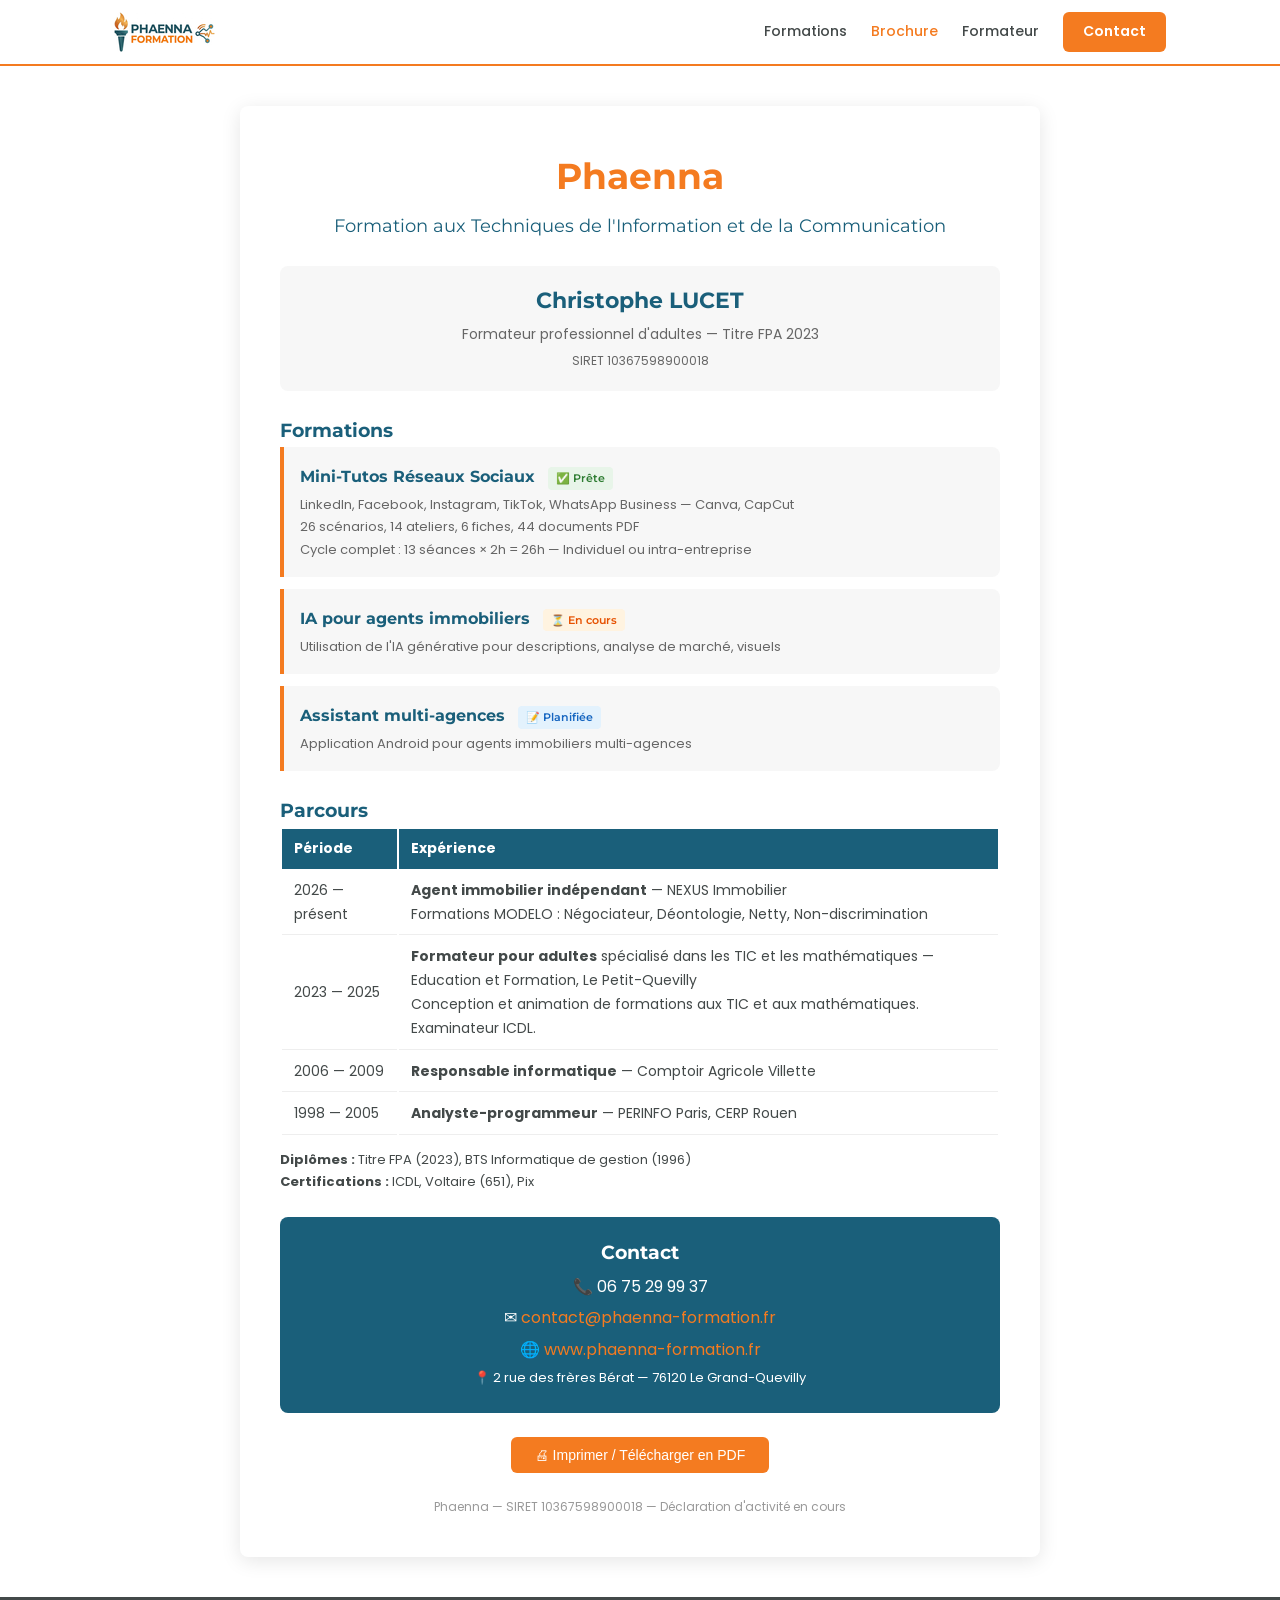
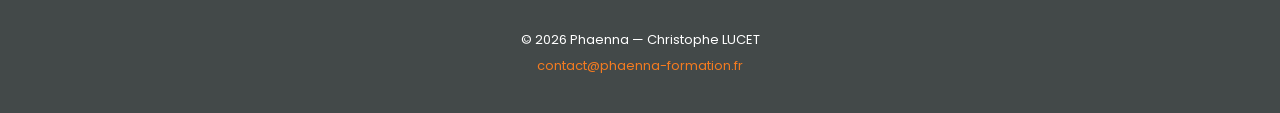
==== brochure.html @ 18bfa4ad "formations MODELO 2026 + agent NEXUS" ====
<!DOCTYPE html>
<html lang="fr">
<head>
  <meta charset="UTF-8">
  <meta name="viewport" content="width=device-width, initial-scale=1.0">
  <title>Brochure — Phaenna</title>
  <link rel="icon" href="assets/LOGO_PHAENNA_FAVICON.png">
  <link rel="stylesheet" href="css/style.css">
  <style>
    .brochure {
      max-width: 800px; margin: 40px auto; padding: 40px;
      background: #fff; box-shadow: 0 4px 20px rgba(0,0,0,0.1); border-radius: 8px;
    }
    .brochure h1 { font-size: 36px; color: #F47B20; text-align: center; margin-bottom: 0; }
    .brochure h2 { font-size: 18px; color: #1A5F7A; text-align: center; margin-top: 4px; font-weight: 400; }
    .brochure .formateur { text-align: center; margin: 24px 0; padding: 16px; background: #F7F7F7; border-radius: 8px; }
    .brochure .formateur h3 { margin: 0; font-size: 22px; color: #1A5F7A; }
    .brochure .formateur p { margin: 4px 0; font-size: 14px; color: #666; }
    .brochure .formations { margin: 24px 0; }
    .brochure .formation-card { padding: 16px; margin-bottom: 12px; border-left: 4px solid #F47B20; background: #F7F7F7; border-radius: 0 8px 8px 0; }
    .brochure .formation-card h4 { margin: 0 0 4px; font-size: 16px; }
    .brochure .formation-card .badge { display: inline-block; padding: 2px 8px; border-radius: 4px; font-size: 11px; font-weight: 600; margin-left: 8px; }
    .badge-ready { background: #E8F5E9; color: #2E7D32; }
    .badge-progress { background: #FFF3E0; color: #E65100; }
    .badge-planned { background: #E3F2FD; color: #1565C0; }
    .brochure .parcours { margin: 24px 0; }
    .brochure .parcours table { width: 100%; font-size: 14px; }
    .brochure .parcours th { text-align: left; background: #1A5F7A; color: #fff; padding: 8px 12px; }
    .brochure .parcours td { padding: 8px 12px; border-bottom: 1px solid #eee; }
    .brochure .contact { margin: 24px 0; padding: 20px; background: #1A5F7A; color: #fff; border-radius: 8px; text-align: center; }
    .brochure .contact a { color: #F47B20; }
    .brochure .footer { text-align: center; font-size: 12px; color: #999; margin-top: 24px; }
    .print-btn { text-align: center; margin: 20px 0; }
    .print-btn button { background: #F47B20; color: #fff; border: none; padding: 10px 24px; border-radius: 6px; font-size: 14px; cursor: pointer; }
    .print-btn button:hover { background: #FF9F1C; }
    @media print { .print-btn { display: none; } .brochure { box-shadow: none; padding: 20px; } }
  </style>
</head>
<body>
  <nav>
    <div class="nav-inner">
      <a href="index.html" class="logo"><img src="assets/LOGO_PHAENNA_NAV.png" alt="Phaenna" class="nav-logo-full"></a>
      <div class="nav-links">
        <a href="formations.html">Formations</a>
        <a href="brochure.html" class="active">Brochure</a>
        <a href="formateur.html">Formateur</a>
        <a href="contact.html" class="btn-nav">Contact</a>
      </div>
    </div>
  </nav>

  <div class="brochure">
    <h1>Phaenna</h1>
    <h2>Formation aux Techniques de l'Information et de la Communication</h2>

    <div class="formateur">
      <h3>Christophe LUCET</h3>
      <p>Formateur professionnel d'adultes — Titre FPA 2023</p>
      <p style="font-size:12px;">SIRET 10367598900018</p>
    </div>

    <div class="formations">
      <h3>Formations</h3>

      <div class="formation-card">
        <h4>Mini-Tutos Réseaux Sociaux <span class="badge badge-ready">✅ Prête</span></h4>
        <p style="font-size:13px;color:#666;">LinkedIn, Facebook, Instagram, TikTok, WhatsApp Business — Canva, CapCut<br>
        26 scénarios, 14 ateliers, 6 fiches, 44 documents PDF<br>
        Cycle complet : 13 séances × 2h = 26h — Individuel ou intra-entreprise</p>
      </div>

      <div class="formation-card">
        <h4>IA pour agents immobiliers <span class="badge badge-progress">⏳ En cours</span></h4>
        <p style="font-size:13px;color:#666;">Utilisation de l'IA générative pour descriptions, analyse de marché, visuels</p>
      </div>

      <div class="formation-card">
        <h4>Assistant multi-agences <span class="badge badge-planned">📝 Planifiée</span></h4>
        <p style="font-size:13px;color:#666;">Application Android pour agents immobiliers multi-agences</p>
      </div>
    </div>

    <div class="parcours">
      <h3>Parcours</h3>
      <table>
        <tr><th>Période</th><th>Expérience</th></tr>
        <tr><td>2026 — présent</td><td><strong>Agent immobilier indépendant</strong> — NEXUS Immobilier<br>
        Formations MODELO : Négociateur, Déontologie, Netty, Non-discrimination</td></tr>
        <tr><td>2023 — 2025</td><td><strong>Formateur pour adultes</strong> spécialisé dans les TIC et les mathématiques — Education et Formation, Le Petit-Quevilly<br>
        Conception et animation de formations aux TIC et aux mathématiques. Examinateur ICDL.</td></tr>
        <tr><td>2006 — 2009</td><td><strong>Responsable informatique</strong> — Comptoir Agricole Villette</td></tr>
        <tr><td>1998 — 2005</td><td><strong>Analyste-programmeur</strong> — PERINFO Paris, CERP Rouen</td></tr>
      </table>
      <p style="margin-top:12px;font-size:13px;"><strong>Diplômes :</strong> Titre FPA (2023), BTS Informatique de gestion (1996)<br>
      <strong>Certifications :</strong> ICDL, Voltaire (651), Pix</p>
    </div>

    <div class="contact">
      <h3 style="color:#fff;margin-top:0;">Contact</h3>
      <p style="margin:4px 0;">📞 06 75 29 99 37</p>
      <p style="margin:4px 0;">✉ <a href="mailto:contact@phaenna-formation.fr">contact@phaenna-formation.fr</a></p>
      <p style="margin:4px 0;">🌐 <a href="https://www.phaenna-formation.fr">www.phaenna-formation.fr</a></p>
      <p style="margin:4px 0;font-size:13px;">📍 2 rue des frères Bérat — 76120 Le Grand-Quevilly</p>
    </div>

    <div class="print-btn">
      <button onclick="window.print()">🖨 Imprimer / Télécharger en PDF</button>
    </div>

    <div class="footer">
      Phaenna — SIRET 10367598900018 — Déclaration d'activité en cours
    </div>
  </div>

  <footer>
    <div class="inner">
      <p>&copy; 2026 Phaenna — Christophe LUCET</p>
      <p><a href="mailto:contact@phaenna-formation.fr">contact@phaenna-formation.fr</a></p>
    </div>
  </footer>
</body>
</html>
---- css/style.css ----
/* ===== Phaenna — Site vitrine ===== */
@import url('https://fonts.googleapis.com/css2?family=Montserrat:wght@400;600;700;800&family=Poppins:wght@300;400;600&display=swap');

* { margin: 0; padding: 0; box-sizing: border-box; }

body {
  font-family: 'Poppins', 'Helvetica Neue', Arial, sans-serif;
  color: #434949;
  line-height: 1.7;
}

h1, h2, h3, h4 { font-family: 'Montserrat', 'Helvetica Neue', Arial, sans-serif; color: #1A5F7A; }

a { color: #F47B20; text-decoration: none; }
a:hover { color: #FF9F1C; }

.inner { max-width: 1100px; margin: 0 auto; padding: 0 24px; }

/* Navigation */
nav {
  background: #fff;
  border-bottom: 2px solid #F47B20;
  padding: 12px 0;
  position: sticky; top: 0; z-index: 100;
}
.nav-inner {
  max-width: 1100px; margin: 0 auto; padding: 0 24px;
  display: flex; align-items: center; justify-content: space-between;
}
.logo { display: flex; align-items: center; text-decoration: none; }
.nav-logo-full { height: 40px; width: auto; transition: transform 0.2s ease, opacity 0.2s ease; }
.logo:hover .nav-logo-full { transform: scale(1.05); opacity: 0.85; }
.nav-links { display: flex; align-items: center; gap: 24px; }
.nav-links a { font-size: 14px; color: #434949; font-weight: 500; }
.nav-links a:hover, .nav-links a.active { color: #F47B20; }
.btn-nav {
  background: #F47B20; color: #fff !important; padding: 8px 20px;
  border-radius: 6px; font-weight: 600 !important;
}
.btn-nav:hover { background: #FF9F1C; }

/* Hero */
.hero {
  background: linear-gradient(135deg, #1A5F7A 0%, #434949 100%);
  color: #fff; text-align: center; padding: 80px 24px;
}
.hero-logo { max-width: 320px; margin-bottom: 24px; }
.hero h1 { font-size: 36px; color: #fff; margin-bottom: 16px; }
.hero-sub { font-size: 18px; opacity: 0.9; margin-bottom: 32px; }

.btn {
  display: inline-block; background: #F47B20; color: #fff; padding: 14px 36px;
  border-radius: 8px; font-family: 'Montserrat', sans-serif;
  font-weight: 700; font-size: 16px; border: none; cursor: pointer;
}
.btn:hover { background: #FF9F1C; color: #fff; }
.btn-small {
  display: inline-block; background: #F47B20; color: #fff; padding: 8px 20px;
  border-radius: 6px; font-size: 13px; font-weight: 600; border: none; cursor: pointer;
}

/* Sections */
.section { padding: 64px 24px; }
.section h2 { font-size: 28px; margin-bottom: 32px; text-align: center; }
.section.alt { background: #F7F7F7; }

.page-header {
  background: #1A5F7A; color: #fff; padding: 48px 24px; text-align: center;
}
.page-header h1 { color: #fff; font-size: 32px; margin-bottom: 8px; }
.page-header p { opacity: 0.9; font-size: 16px; }

/* Cards */
.cards { display: grid; grid-template-columns: repeat(3, 1fr); gap: 24px; }
.card {
  background: #fff; padding: 32px; border-radius: 8px;
  box-shadow: 0 4px 12px rgba(0,0,0,0.08); border-top: 4px solid #F47B20;
}
.card h3 { margin-bottom: 12px; font-size: 18px; }
.card p { font-size: 14px; margin-bottom: 16px; color: #666; }

.card-badge {
  display: inline-block; padding: 3px 10px; border-radius: 4px;
  font-size: 11px; font-weight: 600; margin-bottom: 12px;
}
.card-badge.ready { background: #E8F5E9; color: #2E7D32; }
.card-badge.progress { background: #FFF3E0; color: #E65100; }
.card-badge.planned { background: #E3F2FD; color: #1565C0; }

/* Why */
.why-grid { display: grid; grid-template-columns: repeat(3, 1fr); gap: 24px; }
.why-item { text-align: center; }
.why-icon {
  width: 60px; height: 60px; border-radius: 50%; color: #fff;
  font-family: 'Montserrat', sans-serif; font-weight: 800; font-size: 20px;
  display: flex; align-items: center; justify-content: center; margin: 0 auto 16px;
}
.why-item h3 { margin-bottom: 8px; font-size: 16px; }
.why-item p { font-size: 14px; color: #666; }

/* Formations detail */
.formation-detail {
  background: #fff; padding: 32px; border-radius: 8px;
  box-shadow: 0 4px 12px rgba(0,0,0,0.08); margin-bottom: 24px;
  border-left: 4px solid #F47B20;
}
.fd-badge { font-size: 14px; font-weight: 600; margin-bottom: 8px; }
.fd-meta { font-size: 14px; color: #999; margin-bottom: 12px; }

/* Bio */
.bio { max-width: 800px; margin: 0 auto; }
.bio h2 { margin-top: 32px; margin-bottom: 12px; text-align: left; font-size: 22px; }
.bio ul { margin-left: 20px; margin-bottom: 16px; }
.bio li { margin-bottom: 6px; font-size: 15px; }

/* Contact */
.contact-grid { display: grid; grid-template-columns: 1fr 1fr; gap: 48px; }
.contact-info h2 { text-align: left; margin-bottom: 16px; }
.contact-info h3 { margin-top: 24px; margin-bottom: 8px; font-size: 16px; }
.contact-info p { margin-bottom: 6px; font-size: 14px; }

.contact-form h2 { text-align: left; margin-bottom: 16px; }
.contact-form label { display: block; font-size: 13px; font-weight: 600; margin-bottom: 4px; }
.contact-form select,
.contact-form textarea {
  width: 100%; padding: 10px; border: 2px solid #E0E0E0; border-radius: 6px;
  font-family: 'Poppins', sans-serif; font-size: 14px; margin-bottom: 16px;
}
.contact-form textarea:focus { outline: none; border-color: #F47B20; }

/* Footer */
footer {
  background: #434949; color: #fff; text-align: center; padding: 32px 24px;
  font-size: 13px;
}
footer a { color: #F47B20; }
footer p { margin-bottom: 4px; }

/* Responsive */
@media (max-width: 768px) {
  .cards, .why-grid, .contact-grid { grid-template-columns: 1fr; }
  .hero h1 { font-size: 24px; }
  .hero-logo { max-width: 240px; }
}
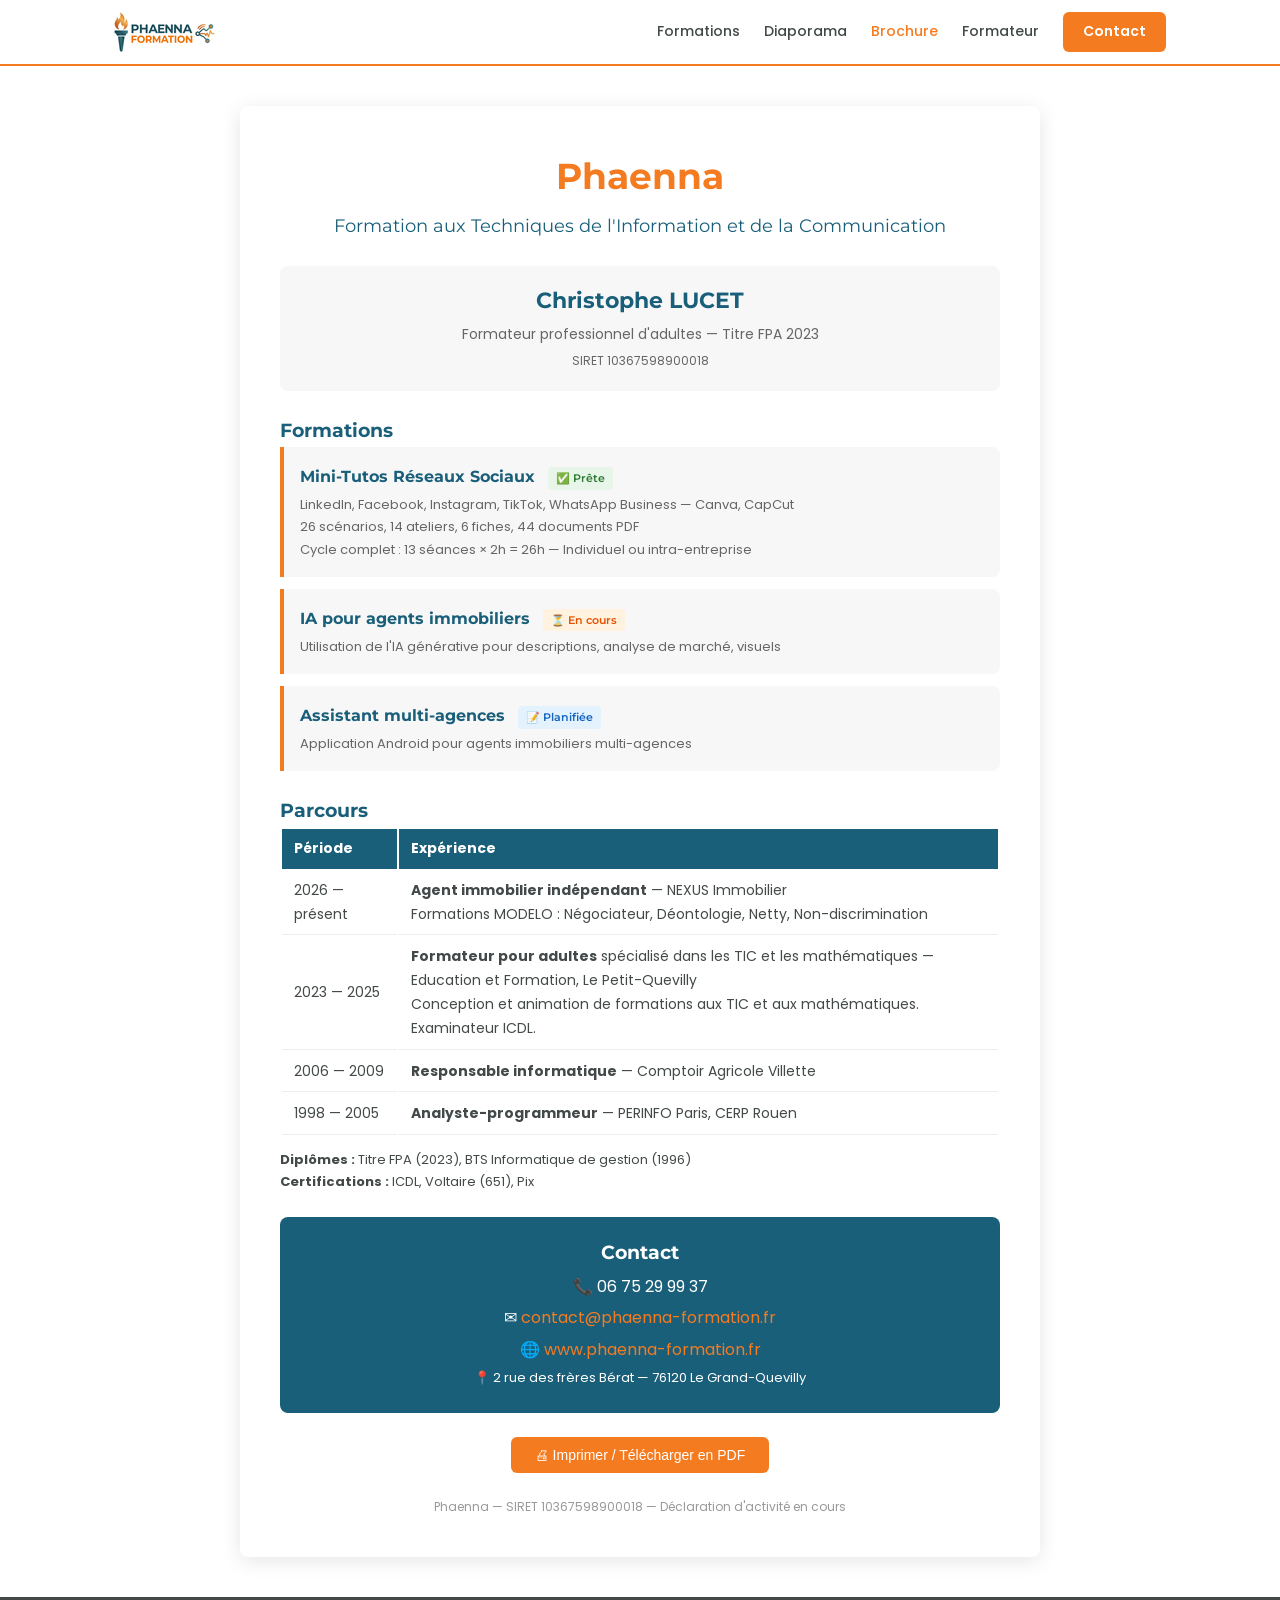
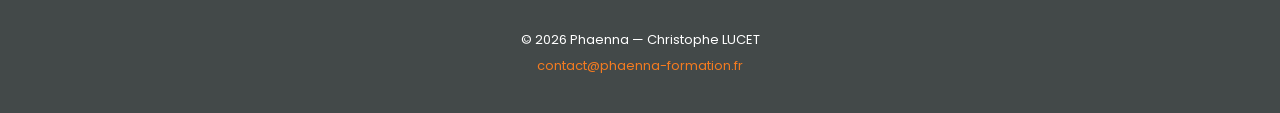
==== commit bc1c6375: "diaporama 8 slides + navigation" ====
--- a/brochure.html
+++ b/brochure.html
@@ -42,6 +42,7 @@
       <a href="index.html" class="logo"><img src="assets/LOGO_PHAENNA_NAV.png" alt="Phaenna" class="nav-logo-full"></a>
       <div class="nav-links">
         <a href="formations.html">Formations</a>
+        <a href="diaporama.html">Diaporama</a>
         <a href="brochure.html" class="active">Brochure</a>
         <a href="formateur.html">Formateur</a>
         <a href="contact.html" class="btn-nav">Contact</a>
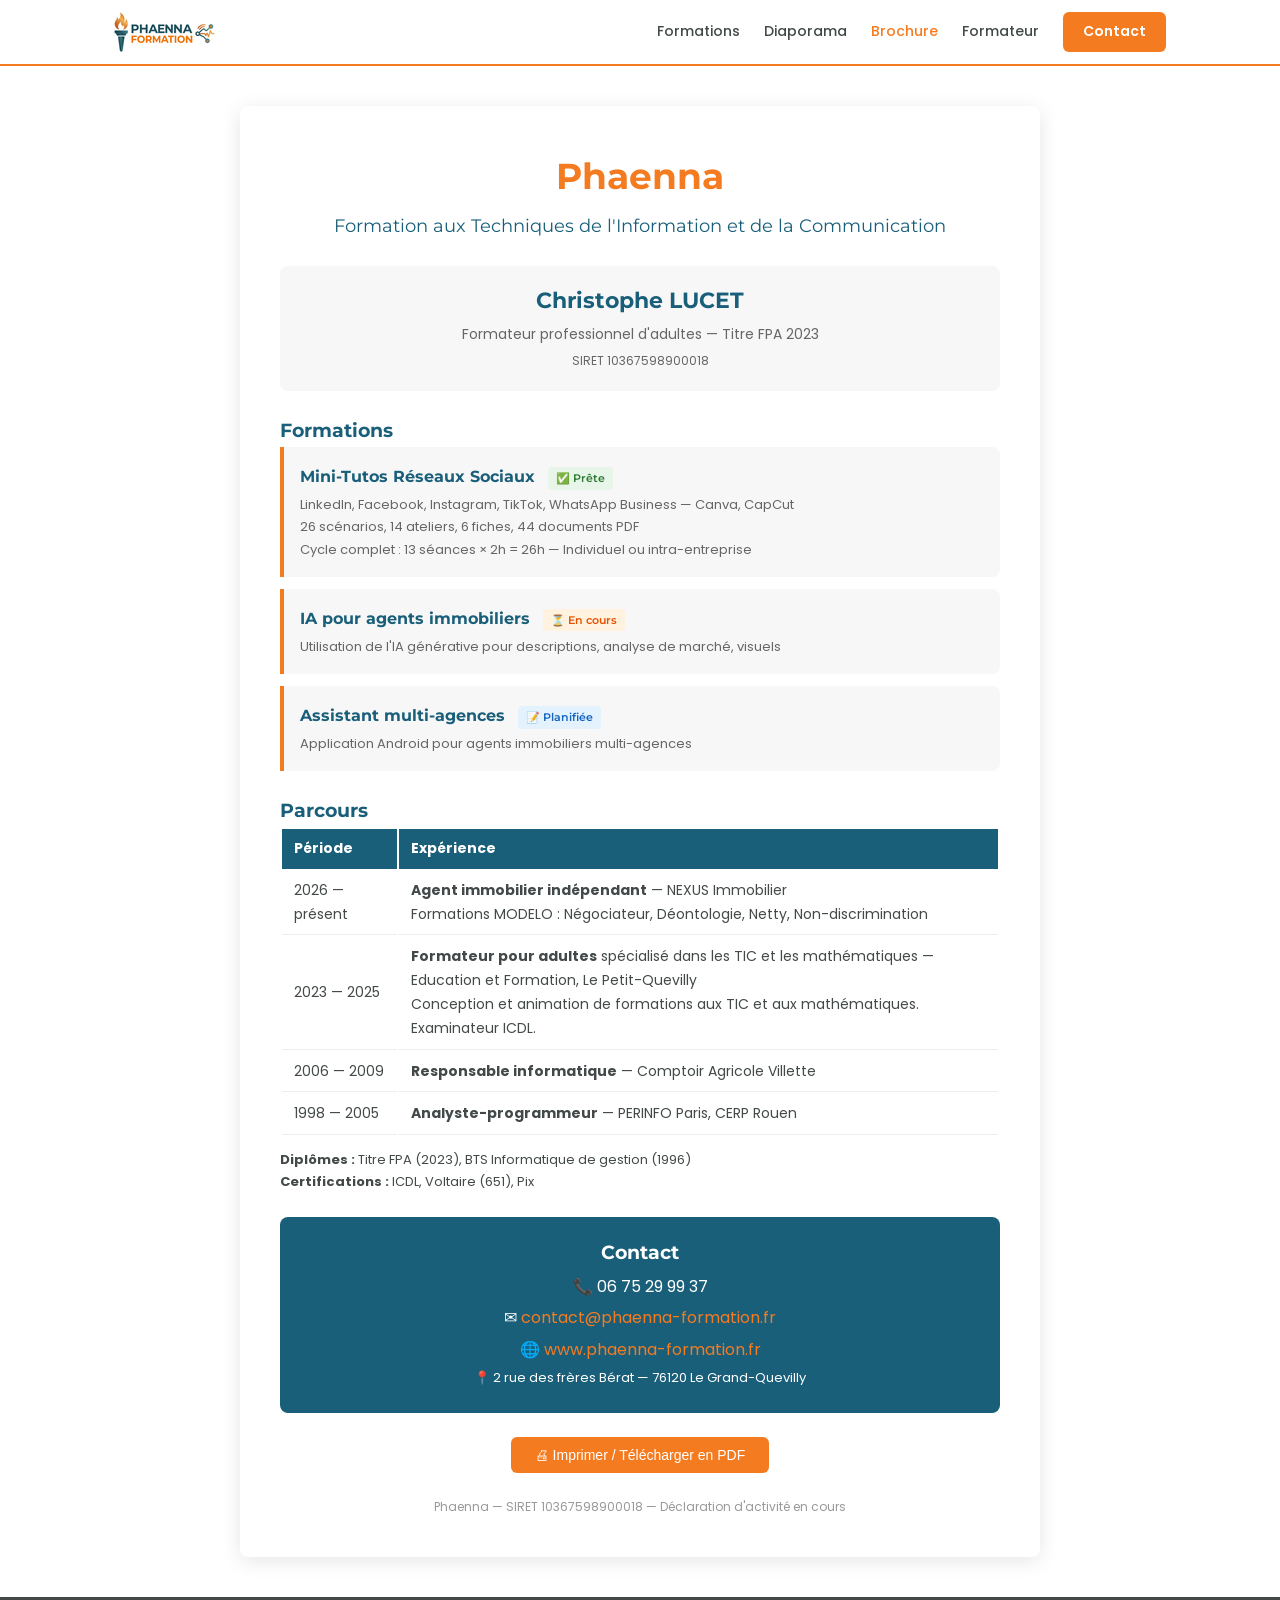
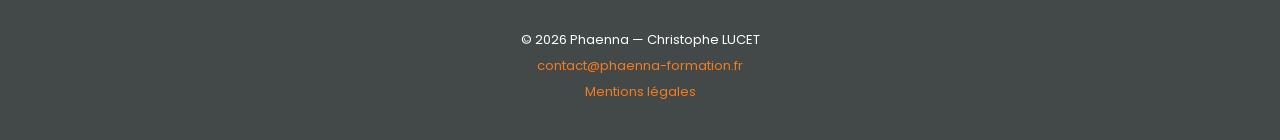
==== commit 881d64cb: "mentions legales + formulaire Web3Forms + Open Graph + footer" ====
--- a/brochure.html
+++ b/brochure.html
@@ -2,6 +2,12 @@
 <html lang="fr">
 <head>
   <meta charset="UTF-8">
+<meta name="robots" content="noindex, nofollow">
+<meta property="og:title" content="Phaenna — Formation aux TIC">
+<meta property="og:description" content="Formation aux Techniques de l'Information et de la Communication">
+<meta property="og:image" content="https://www.phaenna-formation.fr/assets/LOGO_PHAENNA.png">
+<meta property="og:url" content="https://www.phaenna-formation.fr">
+<meta property="og:type" content="website">
   <meta name="viewport" content="width=device-width, initial-scale=1.0">
   <title>Brochure — Phaenna</title>
   <link rel="icon" href="assets/LOGO_PHAENNA_FAVICON.png">
@@ -118,6 +124,7 @@
       <p>&copy; 2026 Phaenna — Christophe LUCET</p>
       <p><a href="mailto:contact@phaenna-formation.fr">contact@phaenna-formation.fr</a></p>
     </div>
-  </footer>
+  <p><a href="mentions-legales.html">Mentions légales</a></p>
+</footer>
 </body>
 </html>
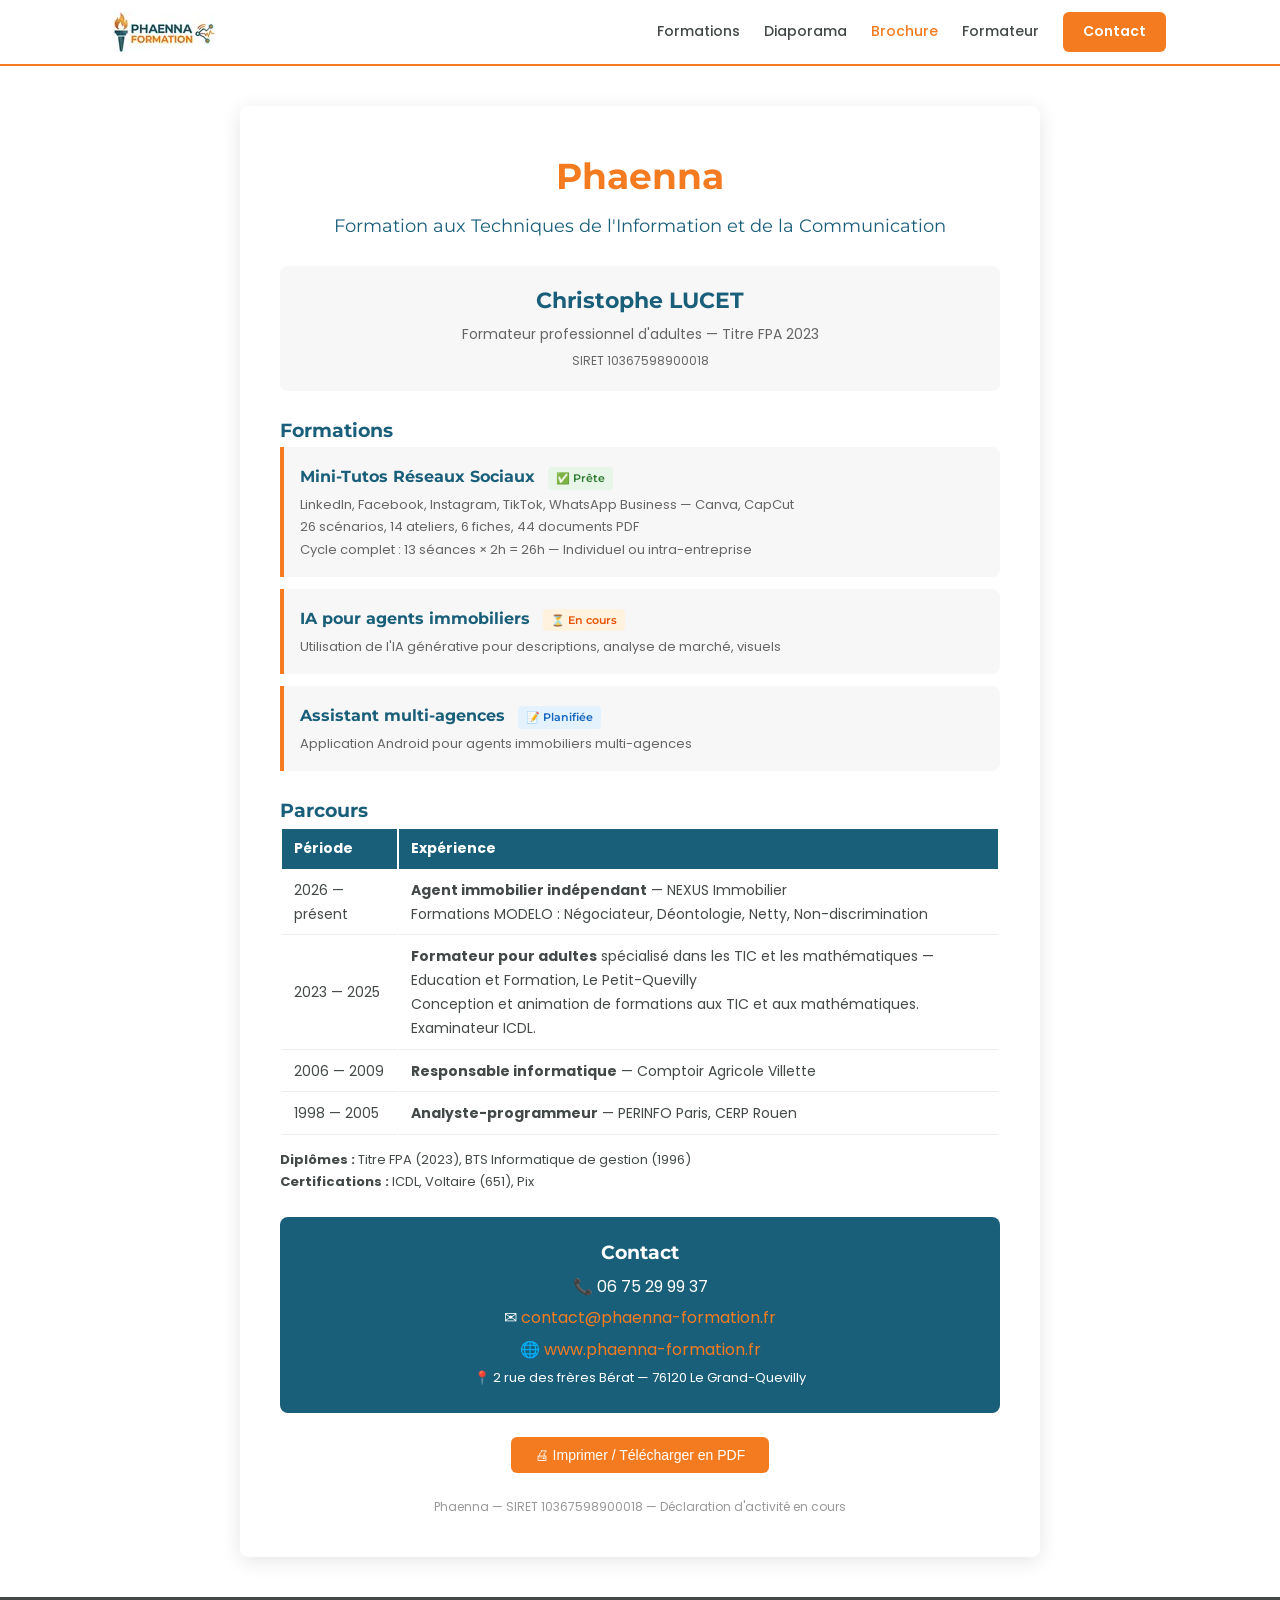
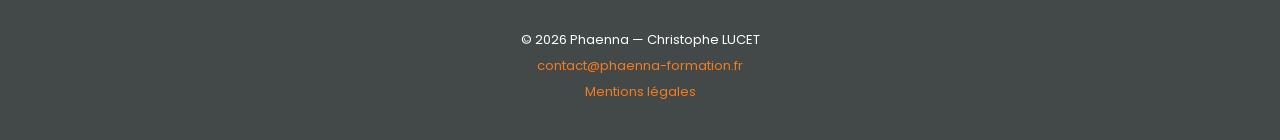
==== commit e8f3a492: "WebP, merci.html, carte OSM, dark mode, redirect merci" ====
--- a/brochure.html
+++ b/brochure.html
@@ -45,7 +45,7 @@
 <body>
   <nav>
     <div class="nav-inner">
-      <a href="index.html" class="logo"><img src="assets/LOGO_PHAENNA_NAV.png" alt="Phaenna" class="nav-logo-full"></a>
+      <a href="index.html" class="logo"><img src="assets/LOGO_PHAENNA_NAV.webp" alt="Phaenna" class="nav-logo-full"></a>
       <div class="nav-links">
         <a href="formations.html">Formations</a>
         <a href="diaporama.html">Diaporama</a>
--- a/css/style.css
+++ b/css/style.css
@@ -142,3 +142,32 @@
   .hero h1 { font-size: 24px; }
   .hero-logo { max-width: 240px; }
 }
+
+/* Dark mode */
+@media (prefers-color-scheme: dark) {
+  body { background: #1a1a2e; color: #ccc; }
+  nav { background: #16213e; border-bottom-color: #F47B20; }
+  .section.alt { background: #0f3460; }
+  .hero { background: linear-gradient(135deg, #0f3460, #1a1a2e); }
+  .page-header { background: #0f3460; }
+  .card { background: #16213e; border-top-color: #F47B20; }
+  .card p { color: #999; }
+  .nav-links a { color: #ccc; }
+  .nav-links a:hover, .nav-links a.active { color: #F47B20; }
+  .formation-detail { background: #16213e; }
+  footer { background: #0d1b2a; }
+  .brochure { background: #16213e; color: #ccc; }
+  .brochure .formateur { background: #0f3460; }
+  .brochure .formation-card { background: #0f3460; }
+  .why-item p, .formation-detail p { color: #999; }
+  .contact-info { background: #16213e; }
+  .contact-form select, .contact-form textarea { background: #0f3460; color: #ccc; border-color: #333; }
+  .bio li { color: #ccc; }
+  .slide-alt { background: #16213e; }
+  .slide-alt h2 { color: #F47B20; }
+  .slide-alt .roi-card { background: #0f3460; }
+  .slide-alt .contact-info { background: #0f3460; }
+  .slide-alt ul li { color: #ccc; }
+  .slide-alt td { border-color: #333; color: #ccc; }
+  .nav-arrows button { background: rgba(255,255,255,0.1); }
+}
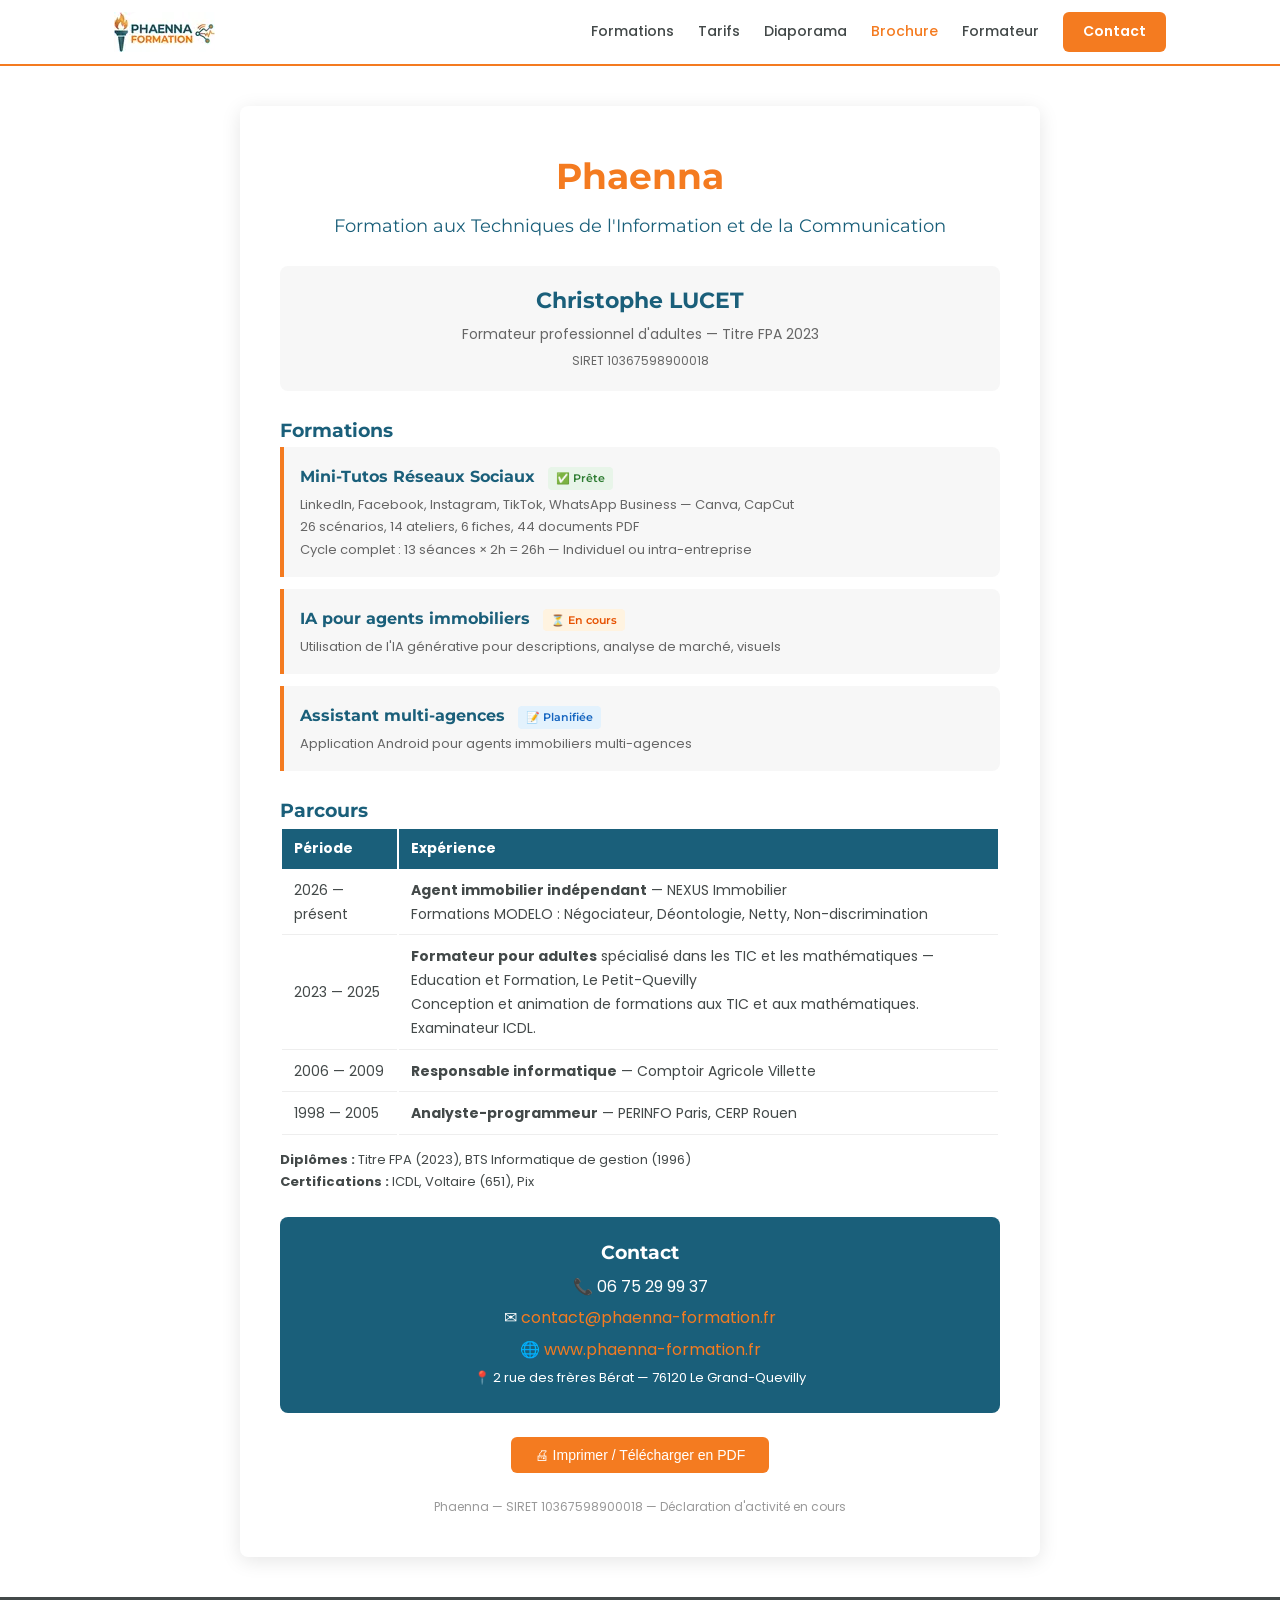
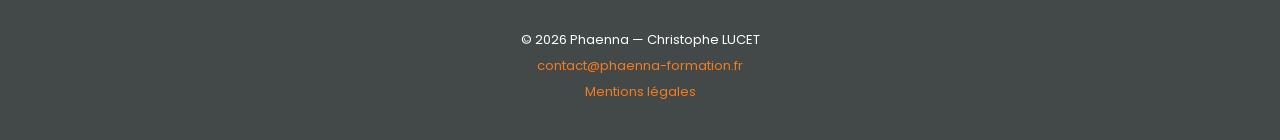
==== commit 34927dd2: "tarifs, temoignages, robots.txt, sitemap.xml" ====
--- a/brochure.html
+++ b/brochure.html
@@ -2,6 +2,7 @@
 <html lang="fr">
 <head>
   <meta charset="UTF-8">
+<script async src="http://192.168.1.16:3000/script.js" data-website-id="bd9414ff-f8d8-4241-8ed2-ef2ad8c1cb50"></script>
 <meta name="robots" content="noindex, nofollow">
 <meta property="og:title" content="Phaenna — Formation aux TIC">
 <meta property="og:description" content="Formation aux Techniques de l'Information et de la Communication">
@@ -48,6 +49,7 @@
       <a href="index.html" class="logo"><img src="assets/LOGO_PHAENNA_NAV.webp" alt="Phaenna" class="nav-logo-full"></a>
       <div class="nav-links">
         <a href="formations.html">Formations</a>
+        <a href="tarifs.html">Tarifs</a>
         <a href="diaporama.html">Diaporama</a>
         <a href="brochure.html" class="active">Brochure</a>
         <a href="formateur.html">Formateur</a>
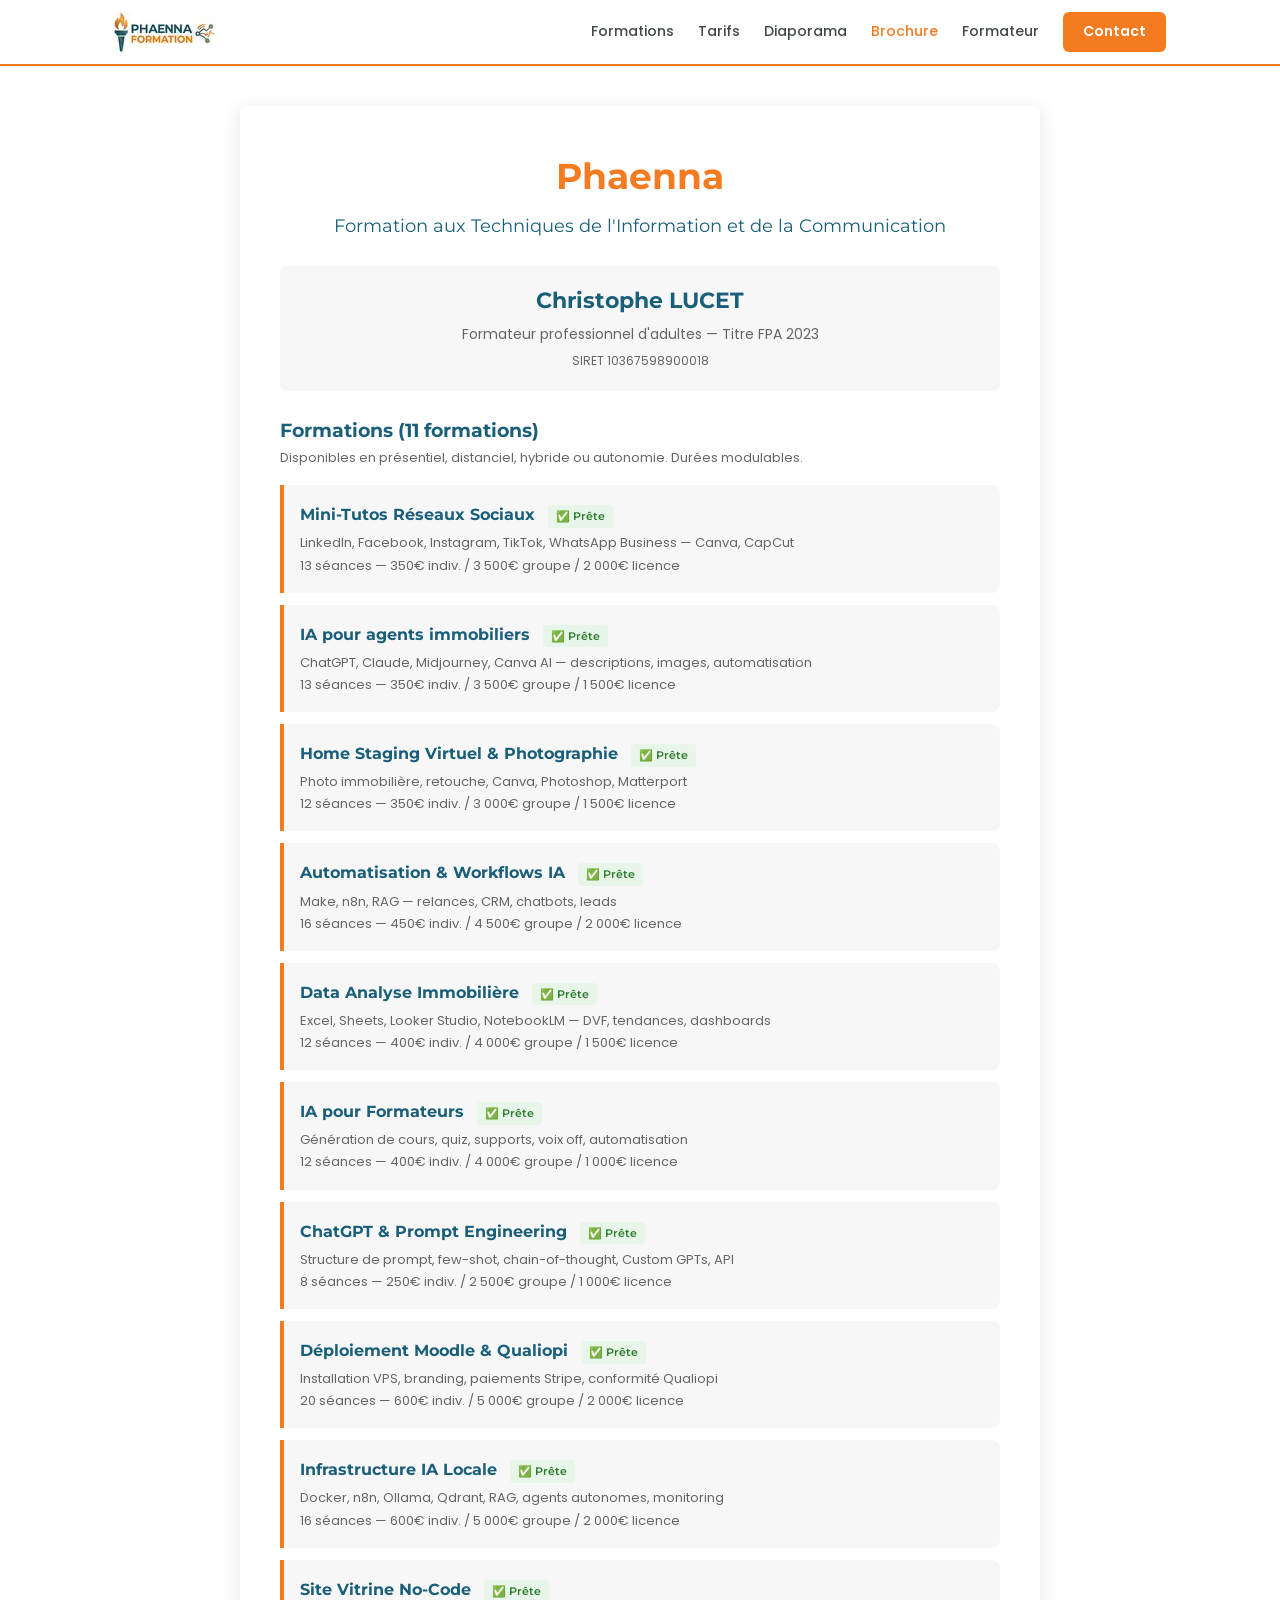
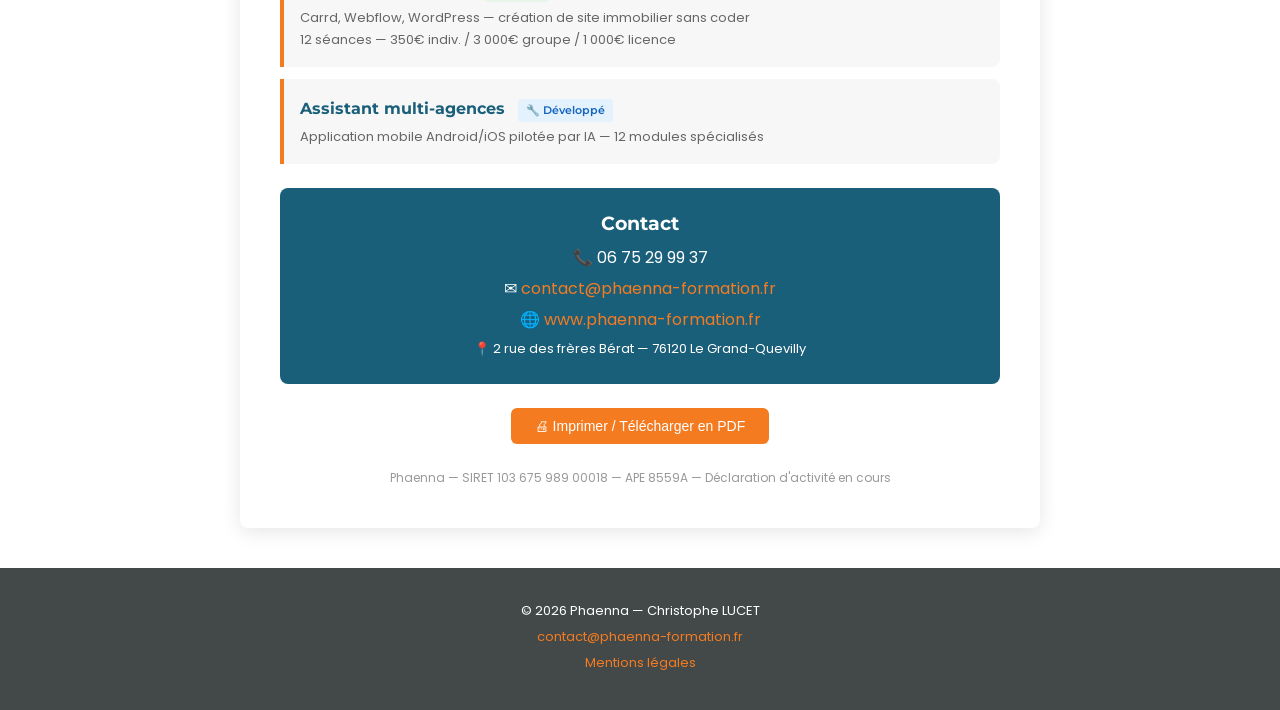
==== commit ebeab904: "Ajout 8 nouvelles formations - Mise à jour complète du site" ====
--- a/brochure.html
+++ b/brochure.html
@@ -69,39 +69,74 @@
     </div>
 
     <div class="formations">
-      <h3>Formations</h3>
+      <h3>Formations (11 formations)</h3>
+
+      <p style="font-size:13px;color:#666;margin-bottom:16px;">Disponibles en présentiel, distanciel, hybride ou autonomie. Durées modulables.</p>
 
       <div class="formation-card">
         <h4>Mini-Tutos Réseaux Sociaux <span class="badge badge-ready">✅ Prête</span></h4>
         <p style="font-size:13px;color:#666;">LinkedIn, Facebook, Instagram, TikTok, WhatsApp Business — Canva, CapCut<br>
-        26 scénarios, 14 ateliers, 6 fiches, 44 documents PDF<br>
-        Cycle complet : 13 séances × 2h = 26h — Individuel ou intra-entreprise</p>
+        13 séances — 350€ indiv. / 3 500€ groupe / 2 000€ licence</p>
       </div>
 
       <div class="formation-card">
-        <h4>IA pour agents immobiliers <span class="badge badge-progress">⏳ En cours</span></h4>
-        <p style="font-size:13px;color:#666;">Utilisation de l'IA générative pour descriptions, analyse de marché, visuels</p>
+        <h4>IA pour agents immobiliers <span class="badge badge-ready">✅ Prête</span></h4>
+        <p style="font-size:13px;color:#666;">ChatGPT, Claude, Midjourney, Canva AI — descriptions, images, automatisation<br>
+        13 séances — 350€ indiv. / 3 500€ groupe / 1 500€ licence</p>
       </div>
 
       <div class="formation-card">
-        <h4>Assistant multi-agences <span class="badge badge-planned">📝 Planifiée</span></h4>
-        <p style="font-size:13px;color:#666;">Application Android pour agents immobiliers multi-agences</p>
+        <h4>Home Staging Virtuel & Photographie <span class="badge badge-ready">✅ Prête</span></h4>
+        <p style="font-size:13px;color:#666;">Photo immobilière, retouche, Canva, Photoshop, Matterport<br>
+        12 séances — 350€ indiv. / 3 000€ groupe / 1 500€ licence</p>
       </div>
-    </div>
 
-    <div class="parcours">
-      <h3>Parcours</h3>
-      <table>
-        <tr><th>Période</th><th>Expérience</th></tr>
-        <tr><td>2026 — présent</td><td><strong>Agent immobilier indépendant</strong> — NEXUS Immobilier<br>
-        Formations MODELO : Négociateur, Déontologie, Netty, Non-discrimination</td></tr>
-        <tr><td>2023 — 2025</td><td><strong>Formateur pour adultes</strong> spécialisé dans les TIC et les mathématiques — Education et Formation, Le Petit-Quevilly<br>
-        Conception et animation de formations aux TIC et aux mathématiques. Examinateur ICDL.</td></tr>
-        <tr><td>2006 — 2009</td><td><strong>Responsable informatique</strong> — Comptoir Agricole Villette</td></tr>
-        <tr><td>1998 — 2005</td><td><strong>Analyste-programmeur</strong> — PERINFO Paris, CERP Rouen</td></tr>
-      </table>
-      <p style="margin-top:12px;font-size:13px;"><strong>Diplômes :</strong> Titre FPA (2023), BTS Informatique de gestion (1996)<br>
-      <strong>Certifications :</strong> ICDL, Voltaire (651), Pix</p>
+      <div class="formation-card">
+        <h4>Automatisation & Workflows IA <span class="badge badge-ready">✅ Prête</span></h4>
+        <p style="font-size:13px;color:#666;">Make, n8n, RAG — relances, CRM, chatbots, leads<br>
+        16 séances — 450€ indiv. / 4 500€ groupe / 2 000€ licence</p>
+      </div>
+
+      <div class="formation-card">
+        <h4>Data Analyse Immobilière <span class="badge badge-ready">✅ Prête</span></h4>
+        <p style="font-size:13px;color:#666;">Excel, Sheets, Looker Studio, NotebookLM — DVF, tendances, dashboards<br>
+        12 séances — 400€ indiv. / 4 000€ groupe / 1 500€ licence</p>
+      </div>
+
+      <div class="formation-card">
+        <h4>IA pour Formateurs <span class="badge badge-ready">✅ Prête</span></h4>
+        <p style="font-size:13px;color:#666;">Génération de cours, quiz, supports, voix off, automatisation<br>
+        12 séances — 400€ indiv. / 4 000€ groupe / 1 000€ licence</p>
+      </div>
+
+      <div class="formation-card">
+        <h4>ChatGPT & Prompt Engineering <span class="badge badge-ready">✅ Prête</span></h4>
+        <p style="font-size:13px;color:#666;">Structure de prompt, few-shot, chain-of-thought, Custom GPTs, API<br>
+        8 séances — 250€ indiv. / 2 500€ groupe / 1 000€ licence</p>
+      </div>
+
+      <div class="formation-card">
+        <h4>Déploiement Moodle & Qualiopi <span class="badge badge-ready">✅ Prête</span></h4>
+        <p style="font-size:13px;color:#666;">Installation VPS, branding, paiements Stripe, conformité Qualiopi<br>
+        20 séances — 600€ indiv. / 5 000€ groupe / 2 000€ licence</p>
+      </div>
+
+      <div class="formation-card">
+        <h4>Infrastructure IA Locale <span class="badge badge-ready">✅ Prête</span></h4>
+        <p style="font-size:13px;color:#666;">Docker, n8n, Ollama, Qdrant, RAG, agents autonomes, monitoring<br>
+        16 séances — 600€ indiv. / 5 000€ groupe / 2 000€ licence</p>
+      </div>
+
+      <div class="formation-card">
+        <h4>Site Vitrine No-Code <span class="badge badge-ready">✅ Prête</span></h4>
+        <p style="font-size:13px;color:#666;">Carrd, Webflow, WordPress — création de site immobilier sans coder<br>
+        12 séances — 350€ indiv. / 3 000€ groupe / 1 000€ licence</p>
+      </div>
+
+      <div class="formation-card">
+        <h4>Assistant multi-agences <span class="badge badge-planned">🔧 Développé</span></h4>
+        <p style="font-size:13px;color:#666;">Application mobile Android/iOS pilotée par IA — 12 modules spécialisés</p>
+      </div>
     </div>
 
     <div class="contact">
@@ -117,7 +152,7 @@
     </div>
 
     <div class="footer">
-      Phaenna — SIRET 10367598900018 — Déclaration d'activité en cours
+      Phaenna — SIRET 103 675 989 00018 — APE 8559A — Déclaration d'activité en cours
     </div>
   </div>
 
--- a/css/style.css
+++ b/css/style.css
@@ -112,6 +112,9 @@
 .bio h2 { margin-top: 32px; margin-bottom: 12px; text-align: left; font-size: 22px; }
 .bio ul { margin-left: 20px; margin-bottom: 16px; }
 .bio li { margin-bottom: 6px; font-size: 15px; }
+.bio .parcours-table { width: 100%; font-size: 14px; border-collapse: collapse; margin: 0 0 32px 0; }
+.bio .parcours-table th { text-align: left; background: #1A5F7A; color: #fff; padding: 8px 12px; }
+.bio .parcours-table td { padding: 8px 12px; border-bottom: 1px solid #eee; }
 
 /* Contact */
 .contact-grid { display: grid; grid-template-columns: 1fr 1fr; gap: 48px; }
@@ -163,6 +166,7 @@
   .contact-info { background: #16213e; }
   .contact-form select, .contact-form textarea { background: #0f3460; color: #ccc; border-color: #333; }
   .bio li { color: #ccc; }
+  .bio .parcours-table td { border-bottom-color: #333; }
   .slide-alt { background: #16213e; }
   .slide-alt h2 { color: #F47B20; }
   .slide-alt .roi-card { background: #0f3460; }
